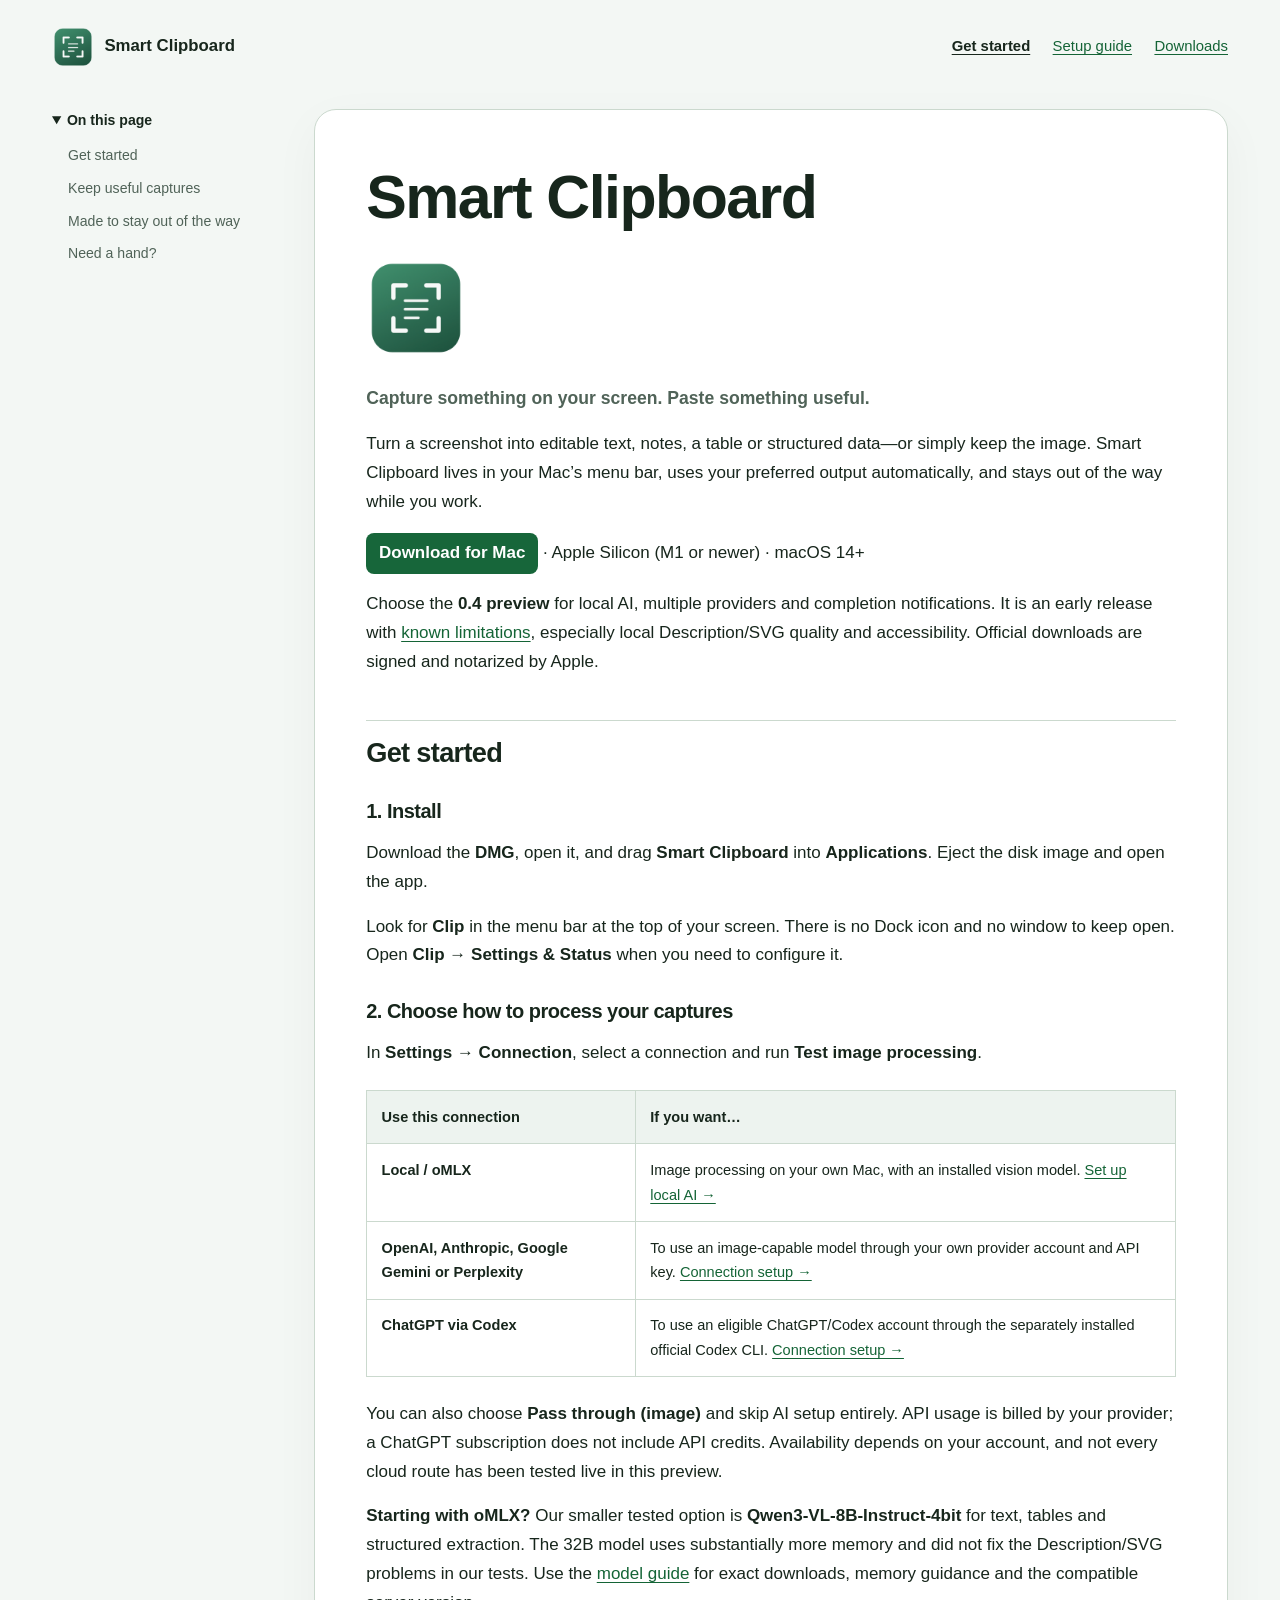
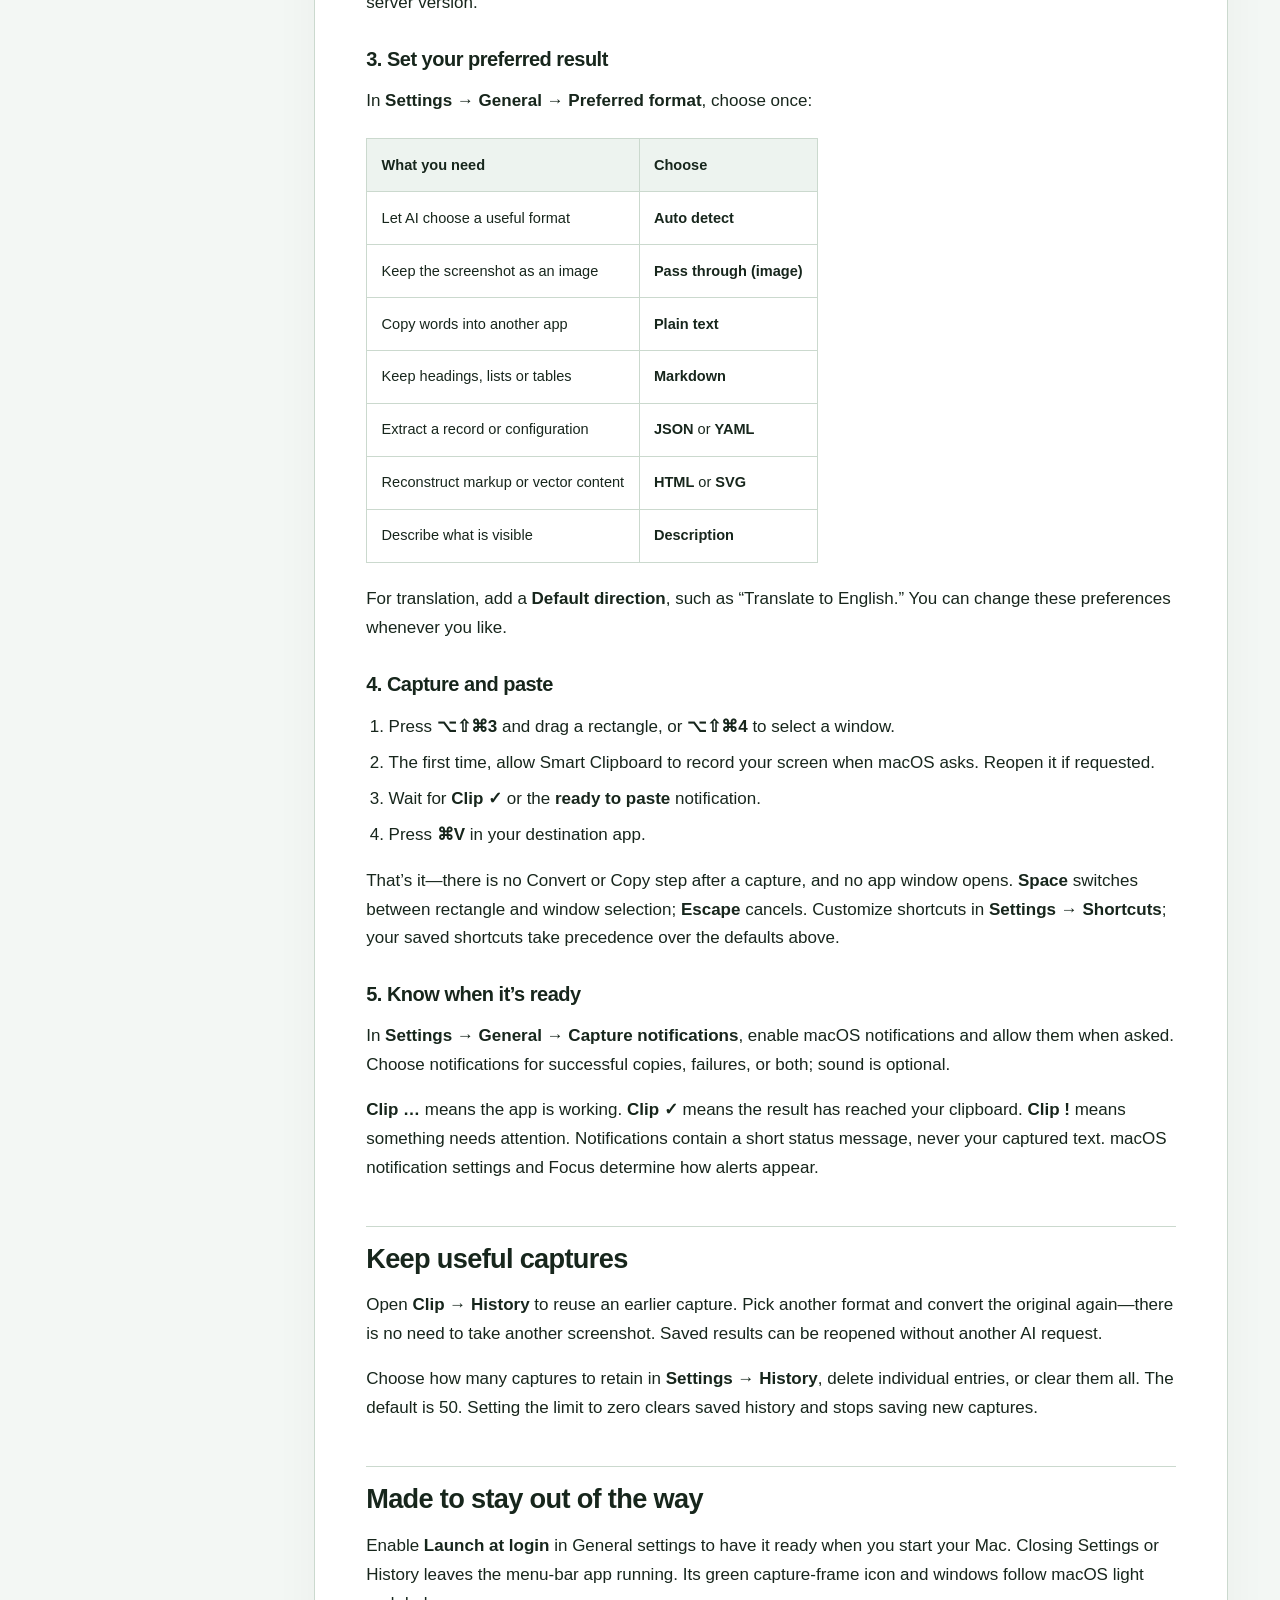
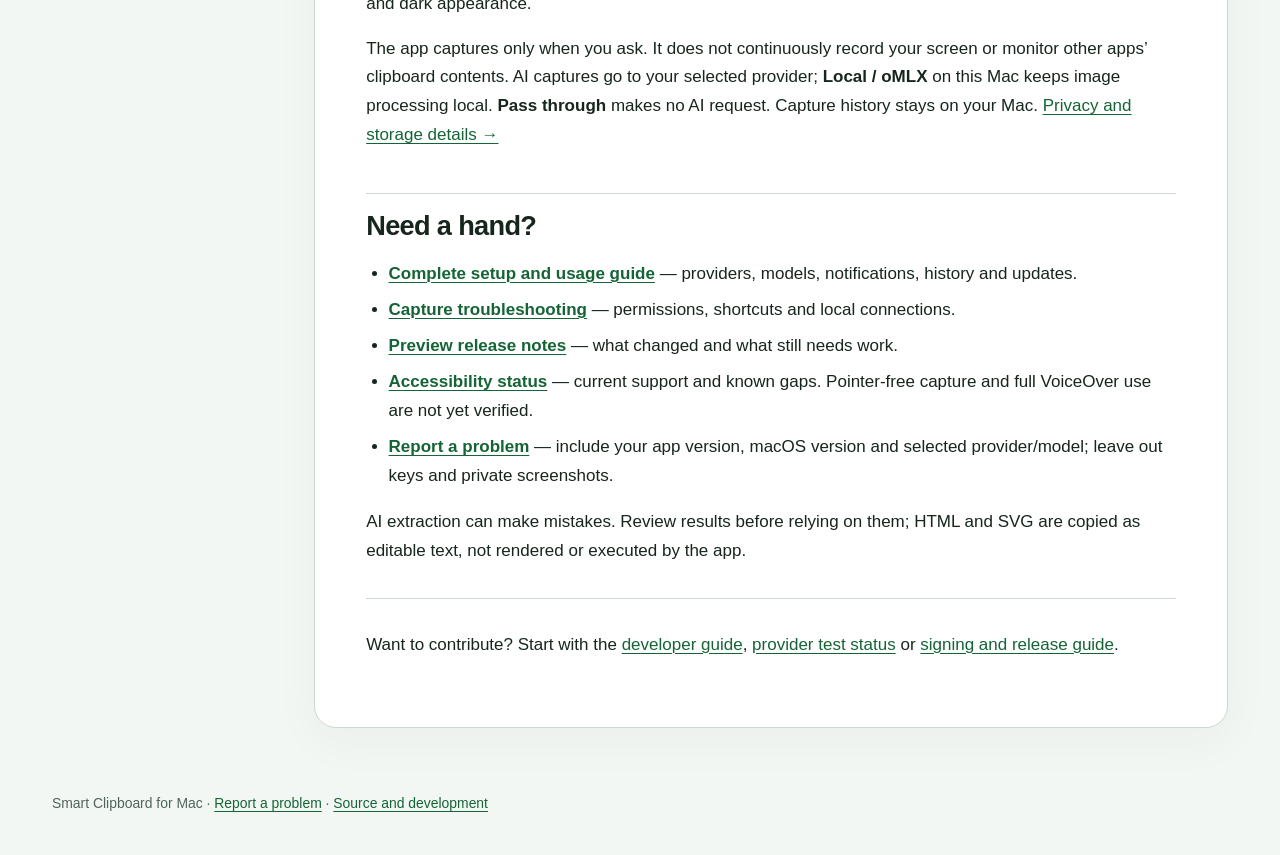
==== index.html @ 9cfa7714 "Publish Smart Clipboard onboarding and setup guide" ====
<!doctype html>
<html lang="en"><head><meta charset="utf-8"><meta name="viewport" content="width=device-width,initial-scale=1">
<meta name="color-scheme" content="light dark">
<meta http-equiv="Content-Security-Policy" content="default-src 'none'; style-src 'self'; img-src 'self'; media-src 'self'; base-uri 'none'; form-action 'none'">
<meta name="description" content="Set up Smart Clipboard on your Mac, choose local or cloud image processing, and capture directly to your clipboard.">
<title>Smart Clipboard — Capture, convert, paste</title><link rel="icon" type="image/png" href="assets/app-icon.png"><link rel="stylesheet" href="assets/style.css"></head>
<body class="home"><a class="skip" href="#main">Skip to content</a>
<header class="site-header"><a class="brand" href="index.html"><img src="assets/app-icon.png" alt="" width="42" height="42">Smart Clipboard</a>
<nav aria-label="Main"><a href="index.html" aria-current="page">Get started</a><a href="guide.html">Setup guide</a><a href="https://github.com/colombod/smart-clipboard/releases">Downloads</a></nav></header>
<div class="layout"><nav class="toc" aria-label="On this page"><details open><summary>On this page</summary><ul><li><a href="#get-started">Get started</a></li><li><a href="#keep-useful-captures">Keep useful captures</a></li><li><a href="#made-to-stay-out-of-the-way">Made to stay out of the way</a></li><li><a href="#need-a-hand">Need a hand?</a></li></ul></details></nav>
<main id="main" tabindex="-1"><h1 id="smart-clipboard">Smart Clipboard</h1>
<img src="assets/app-icon.png" alt="Smart Clipboard capture-frame icon" width="100">

<p><strong>Capture something on your screen. Paste something useful.</strong></p>
<p>Turn a screenshot into editable text, notes, a table or structured data—or simply keep the image. Smart Clipboard lives in your Mac’s menu bar, uses your preferred output automatically, and stays out of the way while you work.</p>
<p><strong><a href="https://github.com/colombod/smart-clipboard/releases" class="download">Download for Mac</a></strong> · Apple Silicon (M1 or newer) · macOS 14+</p>
<p>Choose the <strong>0.4 preview</strong> for local AI, multiple providers and completion notifications. It is an early release with <a href="https://github.com/colombod/smart-clipboard/blob/v0.4.0-preview.11/docs/releases/v0.4.0-preview.md">known limitations</a>, especially local Description/SVG quality and accessibility. Official downloads are signed and notarized by Apple.</p>
<h2 id="get-started">Get started</h2>
<h3 id="1-install">1. Install</h3>
<p>Download the <strong>DMG</strong>, open it, and drag <strong>Smart Clipboard</strong> into <strong>Applications</strong>. Eject the disk image and open the app.</p>
<p>Look for <strong>Clip</strong> in the menu bar at the top of your screen. There is no Dock icon and no window to keep open. Open <strong>Clip → Settings &amp; Status</strong> when you need to configure it.</p>
<h3 id="2-choose-how-to-process-your-captures">2. Choose how to process your captures</h3>
<p>In <strong>Settings → Connection</strong>, select a connection and run <strong>Test image processing</strong>.</p>
<table>
<thead>
<tr>
<th>Use this connection</th>
<th>If you want…</th>
</tr>
</thead>
<tbody>
<tr>
<td><strong>Local / oMLX</strong></td>
<td>Image processing on your own Mac, with an installed vision model. <a href="guide.html#set-up-local-image-processing-with-omlx">Set up local AI →</a></td>
</tr>
<tr>
<td><strong>OpenAI, Anthropic, Google Gemini or Perplexity</strong></td>
<td>To use an image-capable model through your own provider account and API key. <a href="guide.html#choose-another-connection">Connection setup →</a></td>
</tr>
<tr>
<td><strong>ChatGPT via Codex</strong></td>
<td>To use an eligible ChatGPT/Codex account through the separately installed official Codex CLI. <a href="guide.html#choose-another-connection">Connection setup →</a></td>
</tr>
</tbody>
</table>
<p>You can also choose <strong>Pass through (image)</strong> and skip AI setup entirely. API usage is billed by your provider; a ChatGPT subscription does not include API credits. Availability depends on your account, and not every cloud route has been tested live in this preview.</p>
<p><strong>Starting with oMLX?</strong> Our smaller tested option is <strong>Qwen3-VL-8B-Instruct-4bit</strong> for text, tables and structured extraction. The 32B model uses substantially more memory and did not fix the Description/SVG problems in our tests. Use the <a href="guide.html#choose-a-local-model">model guide</a> for exact downloads, memory guidance and the compatible server version.</p>
<h3 id="3-set-your-preferred-result">3. Set your preferred result</h3>
<p>In <strong>Settings → General → Preferred format</strong>, choose once:</p>
<table>
<thead>
<tr>
<th>What you need</th>
<th>Choose</th>
</tr>
</thead>
<tbody>
<tr>
<td>Let AI choose a useful format</td>
<td><strong>Auto detect</strong></td>
</tr>
<tr>
<td>Keep the screenshot as an image</td>
<td><strong>Pass through (image)</strong></td>
</tr>
<tr>
<td>Copy words into another app</td>
<td><strong>Plain text</strong></td>
</tr>
<tr>
<td>Keep headings, lists or tables</td>
<td><strong>Markdown</strong></td>
</tr>
<tr>
<td>Extract a record or configuration</td>
<td><strong>JSON</strong> or <strong>YAML</strong></td>
</tr>
<tr>
<td>Reconstruct markup or vector content</td>
<td><strong>HTML</strong> or <strong>SVG</strong></td>
</tr>
<tr>
<td>Describe what is visible</td>
<td><strong>Description</strong></td>
</tr>
</tbody>
</table>
<p>For translation, add a <strong>Default direction</strong>, such as “Translate to English.” You can change these preferences whenever you like.</p>
<h3 id="4-capture-and-paste">4. Capture and paste</h3>
<ol type="1">
<li>Press <strong>⌥⇧⌘3</strong> and drag a rectangle, or <strong>⌥⇧⌘4</strong> to select a window.</li>
<li>The first time, allow Smart Clipboard to record your screen when macOS asks. Reopen it if requested.</li>
<li>Wait for <strong>Clip ✓</strong> or the <strong>ready to paste</strong> notification.</li>
<li>Press <strong>⌘V</strong> in your destination app.</li>
</ol>
<p>That’s it—there is no Convert or Copy step after a capture, and no app window opens. <strong>Space</strong> switches between rectangle and window selection; <strong>Escape</strong> cancels. Customize shortcuts in <strong>Settings → Shortcuts</strong>; your saved shortcuts take precedence over the defaults above.</p>
<h3 id="5-know-when-its-ready">5. Know when it’s ready</h3>
<p>In <strong>Settings → General → Capture notifications</strong>, enable macOS notifications and allow them when asked. Choose notifications for successful copies, failures, or both; sound is optional.</p>
<p><strong>Clip …</strong> means the app is working. <strong>Clip ✓</strong> means the result has reached your clipboard. <strong>Clip !</strong> means something needs attention. Notifications contain a short status message, never your captured text. macOS notification settings and Focus determine how alerts appear.</p>
<h2 id="keep-useful-captures">Keep useful captures</h2>
<p>Open <strong>Clip → History</strong> to reuse an earlier capture. Pick another format and convert the original again—there is no need to take another screenshot. Saved results can be reopened without another AI request.</p>
<p>Choose how many captures to retain in <strong>Settings → History</strong>, delete individual entries, or clear them all. The default is 50. Setting the limit to zero clears saved history and stops saving new captures.</p>
<h2 id="made-to-stay-out-of-the-way">Made to stay out of the way</h2>
<p>Enable <strong>Launch at login</strong> in General settings to have it ready when you start your Mac. Closing Settings or History leaves the menu-bar app running. Its green capture-frame icon and windows follow macOS light and dark appearance.</p>
<p>The app captures only when you ask. It does not continuously record your screen or monitor other apps’ clipboard contents. AI captures go to your selected provider; <strong>Local / oMLX</strong> on this Mac keeps image processing local. <strong>Pass through</strong> makes no AI request. Capture history stays on your Mac. <a href="guide.html#privacy-and-storage">Privacy and storage details →</a></p>
<h2 id="need-a-hand">Need a hand?</h2>
<ul>
<li><strong><a href="guide.html">Complete setup and usage guide</a></strong> — providers, models, notifications, history and updates.</li>
<li><strong><a href="guide.html#if-capture-does-not-work">Capture troubleshooting</a></strong> — permissions, shortcuts and local connections.</li>
<li><strong><a href="https://github.com/colombod/smart-clipboard/blob/v0.4.0-preview.11/docs/releases/v0.4.0-preview.md">Preview release notes</a></strong> — what changed and what still needs work.</li>
<li><strong><a href="https://github.com/colombod/smart-clipboard/blob/v0.4.0-preview.11/docs/ACCESSIBILITY.md">Accessibility status</a></strong> — current support and known gaps. Pointer-free capture and full VoiceOver use are not yet verified.</li>
<li><strong><a href="https://github.com/colombod/smart-clipboard/issues/new">Report a problem</a></strong> — include your app version, macOS version and selected provider/model; leave out keys and private screenshots.</li>
</ul>
<p>AI extraction can make mistakes. Review results before relying on them; HTML and SVG are copied as editable text, not rendered or executed by the app.</p>
<hr>
<p>Want to contribute? Start with the <a href="https://github.com/colombod/smart-clipboard/blob/v0.4.0-preview.11/docs/DEVELOPING.md">developer guide</a>, <a href="https://github.com/colombod/smart-clipboard/blob/v0.4.0-preview.11/docs/PROVIDERS.md">provider test status</a> or <a href="https://github.com/colombod/smart-clipboard/blob/v0.4.0-preview.11/docs/SIGNING.md">signing and release guide</a>.</p>
</main></div>
<footer class="site-footer">Smart Clipboard for Mac · <a href="https://github.com/colombod/smart-clipboard/issues/new">Report a problem</a> · <a href="https://github.com/colombod/smart-clipboard">Source and development</a></footer>
</body></html>
---- assets/style.css ----
:root { color-scheme: light dark; --background:#f3f7f4; --surface:#ffffff; --text:#17261c;
  --muted:#506358; --line:#cbd9ce; --accent:#146436; --button:#17663a; --button-text:#ffffff;
  --code:#edf3ef; --shadow:0 14px 48px #1833230a; }
@media (prefers-color-scheme:dark) { :root { --background:#101a13; --surface:#18251c;
  --text:#e8f3eb; --muted:#b6c9bc; --line:#395443; --accent:#8cdfaa; --button:#8cdfaa;
  --button-text:#102218; --code:#21352a; --shadow:none; } }
* { box-sizing:border-box; }
html { scroll-padding-top:2rem; }
body { margin:0; color:var(--text); background:var(--background);
  font-family:-apple-system,BlinkMacSystemFont,"Segoe UI",sans-serif; line-height:1.7; font-size:17px; }
a { color:var(--accent); text-underline-offset:.2em; text-decoration-thickness:.08em; }
a:hover { text-decoration-thickness:.15em; }
a:focus-visible,summary:focus-visible { outline:3px solid var(--accent); outline-offset:5px; border-radius:3px; }
.skip { position:absolute; left:1rem; top:-10rem; padding:.7rem 1rem; z-index:2; background:var(--surface); }
.skip:focus { top:1rem; }
.site-header { max-width:1240px; margin:auto; padding:1.6rem 2rem; display:flex;
  align-items:center; gap:1.4rem; flex-wrap:wrap; }
.brand { display:flex; align-items:center; gap:.65rem; font-weight:750; font-size:1.05rem;
  color:var(--text); text-decoration:none; margin-right:auto; }
.brand img { width:42px; height:42px; border-radius:11px; }
.site-header nav { display:flex; gap:1.4rem; flex-wrap:wrap; font-size:.93rem; }
[aria-current=page] { font-weight:750; color:var(--text); }
.layout { display:grid; grid-template-columns:230px minmax(0,1fr); gap:2rem;
  max-width:1240px; margin:1rem auto 4rem; padding:0 2rem; align-items:start; }
.toc { position:sticky; top:2rem; font-size:.88rem; max-height:calc(100vh - 4rem); overflow:auto; }
.toc summary { font-weight:700; margin-bottom:.7rem; cursor:pointer; color:var(--text); }
.toc ul { margin:0; padding:0 0 0 1rem; list-style:none; }
.toc li { margin:.55rem 0; }
.toc a { color:var(--muted); text-decoration:none; }
.toc a:hover { color:var(--accent); text-decoration:underline; }
main { min-width:0; background:var(--surface); border:1px solid var(--line); border-radius:22px;
  box-shadow:var(--shadow); padding:clamp(1.5rem,4vw,3.5rem); }
h1,h2,h3 { line-height:1.2; letter-spacing:-.025em; scroll-margin-top:2rem; }
h1 { font-size:clamp(2.3rem,5vw,3.8rem); margin:0 0 1.5rem; }
h2 { font-size:1.7rem; margin:2.7rem 0 1rem; padding-top:1rem; border-top:1px solid var(--line); }
h3 { font-size:1.25rem; margin:1.8rem 0 .8rem; }
p { margin:1rem 0; }
main > p:first-of-type { color:var(--muted); font-size:1.1rem; }
main img { max-width:100%; height:auto; }
.home main img[src="assets/app-icon.png"] { width:100px; border-radius:24px; }
.home main img[src="demo-poster.png"] { width:100%; border:1px solid var(--line); border-radius:12px; }
.download { display:inline-block; padding:.4rem .8rem; background:var(--button);
  color:var(--button-text); text-decoration:none; border-radius:8px; font-weight:700; }
.download:hover { text-decoration:underline; }
ul,ol { padding-left:1.4rem; }
li { margin:.45rem 0; }
table { display:block; overflow-x:auto; width:100%; border-collapse:collapse; margin:1.4rem 0;
  font-size:.91rem; }
th,td { text-align:left; vertical-align:top; padding:.85rem .9rem; border:1px solid var(--line); }
th { background:var(--code); font-weight:700; }
code { background:var(--code); border-radius:4px; padding:.1em .3em; font-size:.86em;
  overflow-wrap:anywhere; font-family:ui-monospace,SFMono-Regular,Menlo,monospace; }
pre { background:var(--code); padding:1rem; border-radius:9px; overflow:auto; }
pre code { padding:0; overflow-wrap:normal; }
blockquote { border-left:4px solid var(--accent); padding:.2rem 1rem; margin:1.5rem 0; color:var(--muted); }
hr { border:0; border-top:1px solid var(--line); margin:2rem 0; }
.site-footer { max-width:1240px; margin:auto; padding:0 2rem 2.5rem; color:var(--muted); font-size:.87rem; }
@media (max-width:920px) { .layout { grid-template-columns:1fr; gap:1.2rem; }
  .toc { position:static; max-height:none; } .toc ul { columns:2; column-gap:1.4rem; }
  .toc li { break-inside:avoid; } }
@media (max-width:560px) { body { font-size:16px; } .site-header { padding:1rem; gap:.9rem; }
  .site-header nav { gap:1rem; } .layout { padding:0 .8rem; margin-top:.5rem; }
  main { border-radius:15px; padding:1.35rem; } .toc { padding:.4rem .6rem; }
  .toc ul { columns:1; } th,td { padding:.65rem; } .site-footer { padding:0 1.2rem 2rem; } }
@media print { body,main { background:white; color:black; } .site-header,.toc,.site-footer,.skip { display:none; }
  .layout { display:block; padding:0; margin:0; } main { border:0; padding:0; box-shadow:none; } }
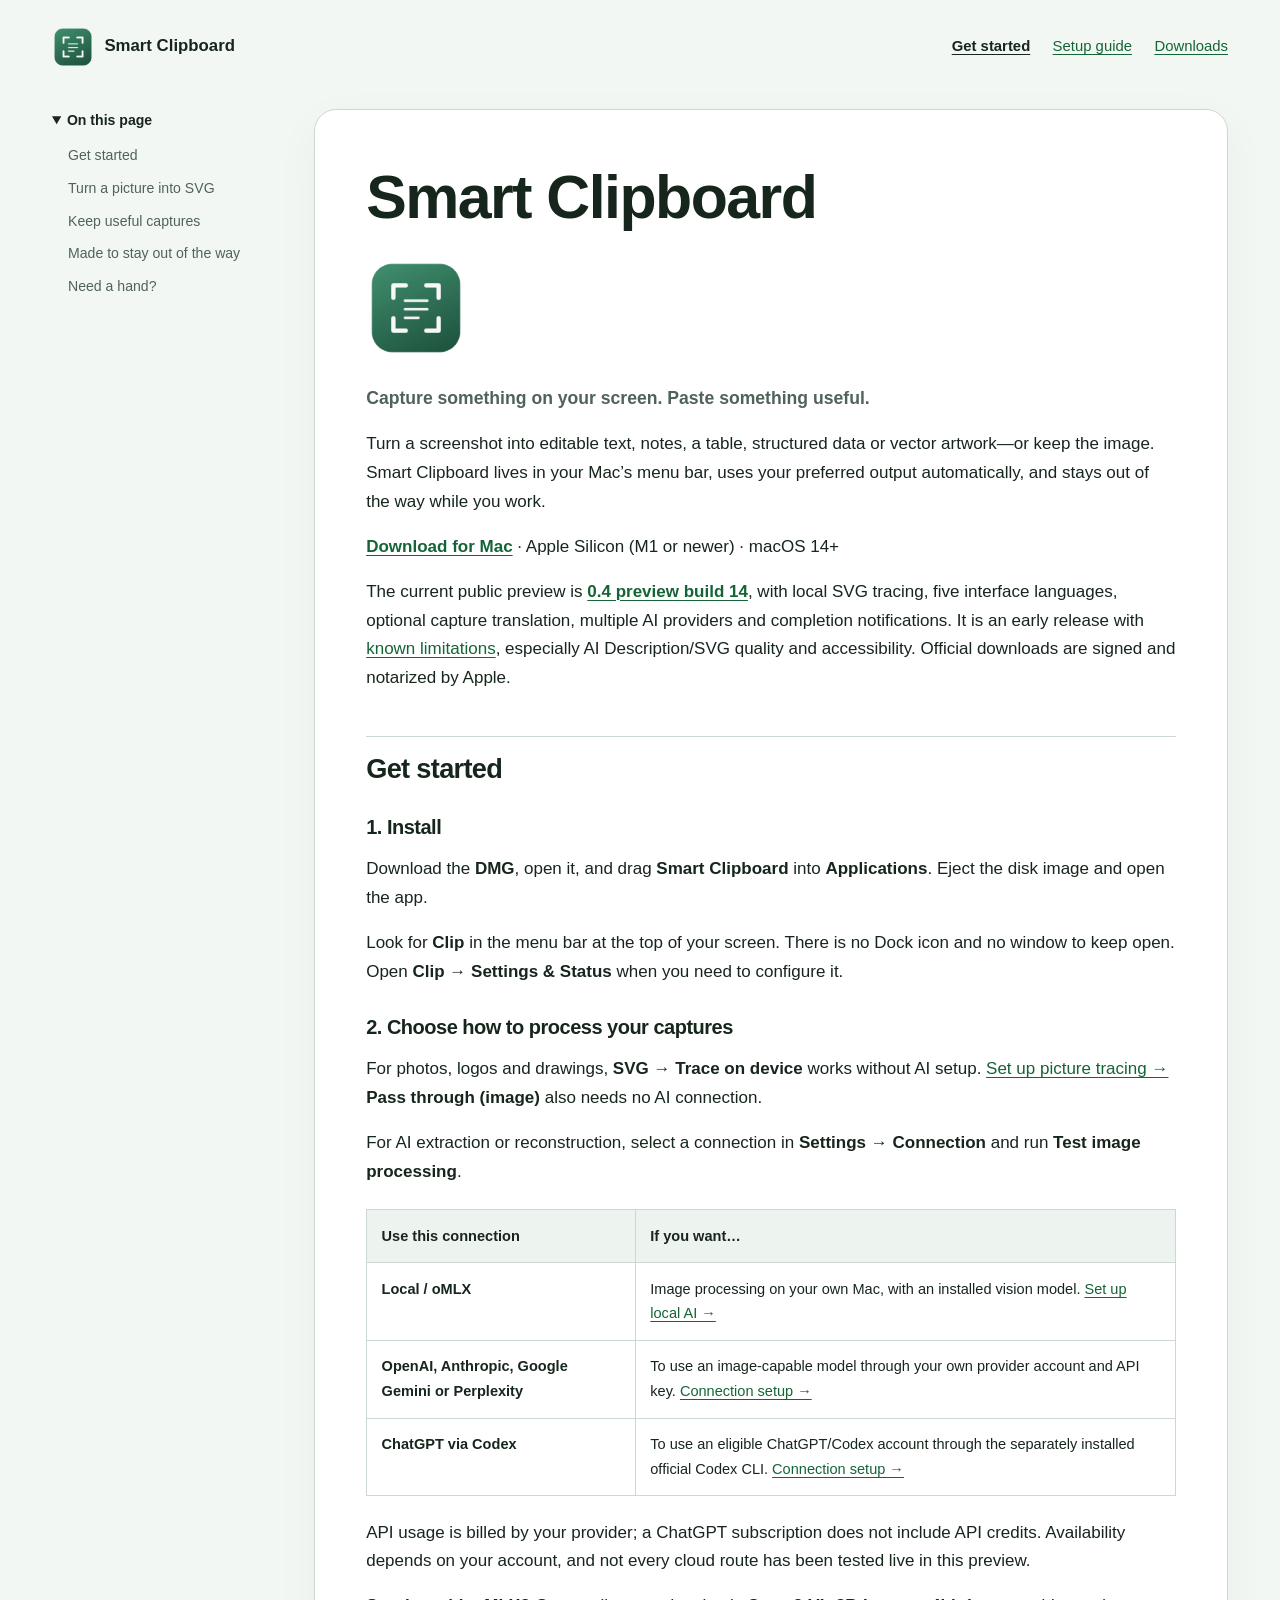
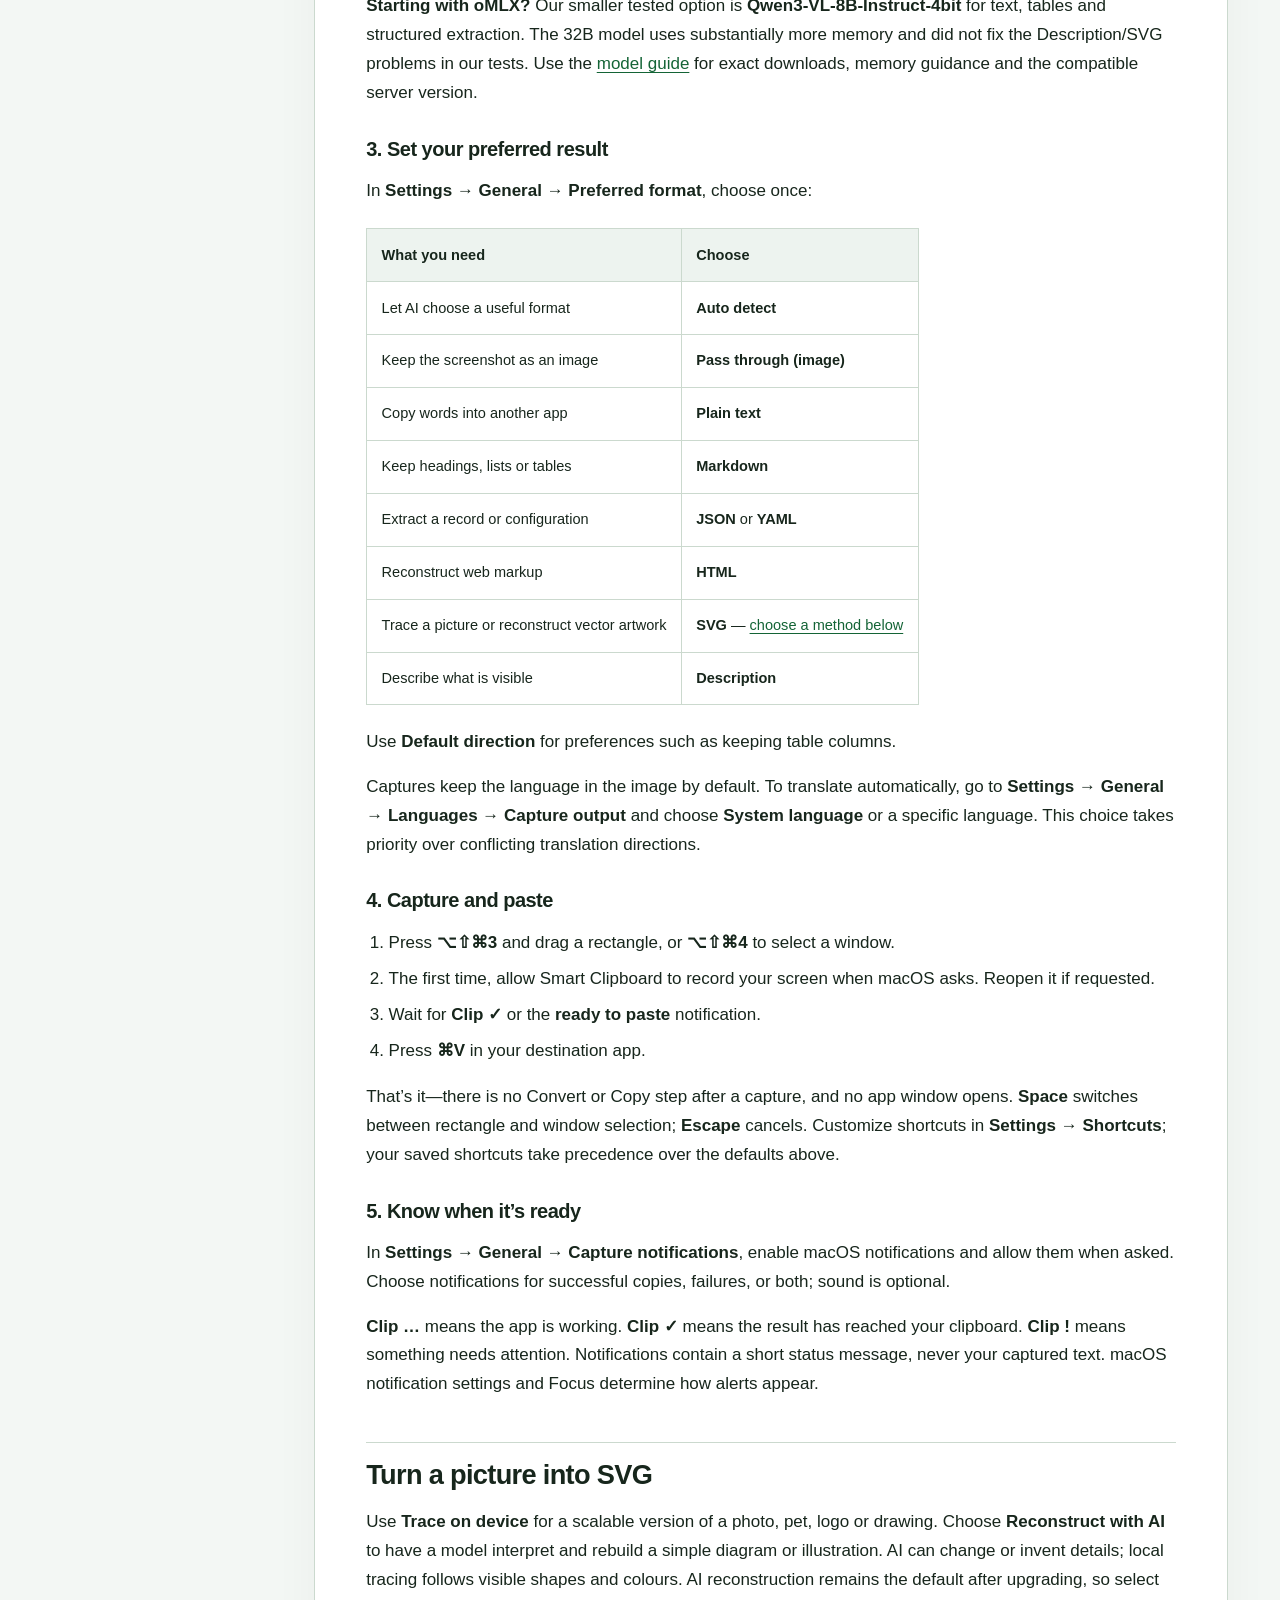
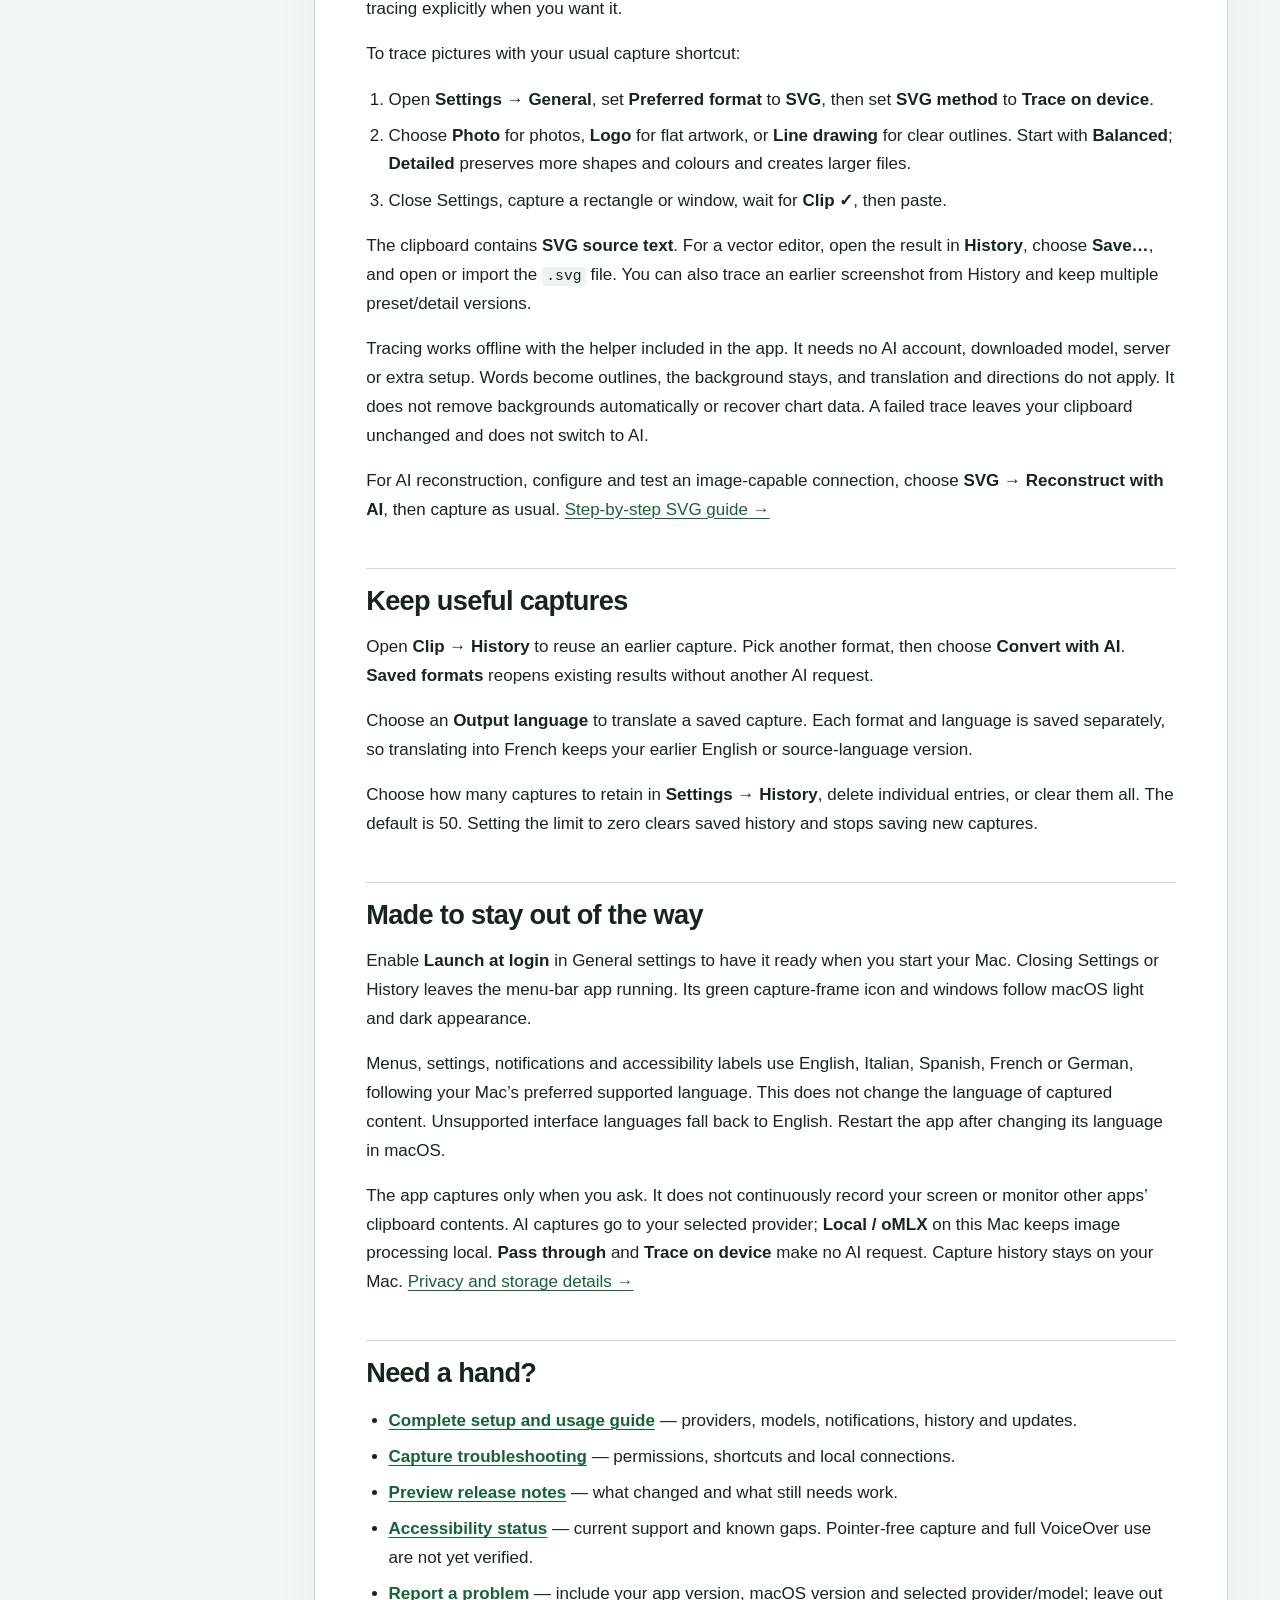
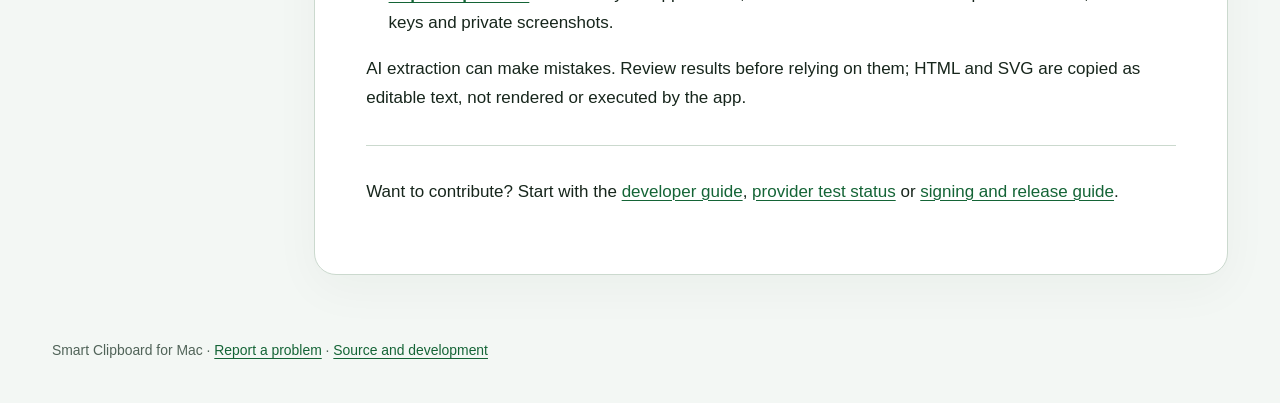
==== commit c3b26b63: "Publish build14 product onboarding and tracing guide" ====
--- a/index.html
+++ b/index.html
@@ -7,20 +7,21 @@
 <body class="home"><a class="skip" href="#main">Skip to content</a>
 <header class="site-header"><a class="brand" href="index.html"><img src="assets/app-icon.png" alt="" width="42" height="42">Smart Clipboard</a>
 <nav aria-label="Main"><a href="index.html" aria-current="page">Get started</a><a href="guide.html">Setup guide</a><a href="https://github.com/colombod/smart-clipboard/releases">Downloads</a></nav></header>
-<div class="layout"><nav class="toc" aria-label="On this page"><details open><summary>On this page</summary><ul><li><a href="#get-started">Get started</a></li><li><a href="#keep-useful-captures">Keep useful captures</a></li><li><a href="#made-to-stay-out-of-the-way">Made to stay out of the way</a></li><li><a href="#need-a-hand">Need a hand?</a></li></ul></details></nav>
+<div class="layout"><nav class="toc" aria-label="On this page"><details open><summary>On this page</summary><ul><li><a href="#get-started">Get started</a></li><li><a href="#turn-a-picture-into-svg">Turn a picture into SVG</a></li><li><a href="#keep-useful-captures">Keep useful captures</a></li><li><a href="#made-to-stay-out-of-the-way">Made to stay out of the way</a></li><li><a href="#need-a-hand">Need a hand?</a></li></ul></details></nav>
 <main id="main" tabindex="-1"><h1 id="smart-clipboard">Smart Clipboard</h1>
 <img src="assets/app-icon.png" alt="Smart Clipboard capture-frame icon" width="100">
 
 <p><strong>Capture something on your screen. Paste something useful.</strong></p>
-<p>Turn a screenshot into editable text, notes, a table or structured data—or simply keep the image. Smart Clipboard lives in your Mac’s menu bar, uses your preferred output automatically, and stays out of the way while you work.</p>
-<p><strong><a href="https://github.com/colombod/smart-clipboard/releases" class="download">Download for Mac</a></strong> · Apple Silicon (M1 or newer) · macOS 14+</p>
-<p>Choose the <strong>0.4 preview</strong> for local AI, multiple providers and completion notifications. It is an early release with <a href="https://github.com/colombod/smart-clipboard/blob/v0.4.0-preview.11/docs/releases/v0.4.0-preview.md">known limitations</a>, especially local Description/SVG quality and accessibility. Official downloads are signed and notarized by Apple.</p>
+<p>Turn a screenshot into editable text, notes, a table, structured data or vector artwork—or keep the image. Smart Clipboard lives in your Mac’s menu bar, uses your preferred output automatically, and stays out of the way while you work.</p>
+<p><strong><a href="https://github.com/colombod/smart-clipboard/releases/download/v0.4.0-preview.14/Smart-Clipboard-0.4.0-macOS-arm64.dmg">Download for Mac</a></strong> · Apple Silicon (M1 or newer) · macOS 14+</p>
+<p>The current public preview is <strong><a href="https://github.com/colombod/smart-clipboard/releases/tag/v0.4.0-preview.14">0.4 preview build 14</a></strong>, with local SVG tracing, five interface languages, optional capture translation, multiple AI providers and completion notifications. It is an early release with <a href="https://github.com/colombod/smart-clipboard/blob/9e708979d49a92b2ae455aede0fb8ee3da9342d4/docs/releases/v0.4.0-preview.md">known limitations</a>, especially AI Description/SVG quality and accessibility. Official downloads are signed and notarized by Apple.</p>
 <h2 id="get-started">Get started</h2>
 <h3 id="1-install">1. Install</h3>
 <p>Download the <strong>DMG</strong>, open it, and drag <strong>Smart Clipboard</strong> into <strong>Applications</strong>. Eject the disk image and open the app.</p>
 <p>Look for <strong>Clip</strong> in the menu bar at the top of your screen. There is no Dock icon and no window to keep open. Open <strong>Clip → Settings &amp; Status</strong> when you need to configure it.</p>
 <h3 id="2-choose-how-to-process-your-captures">2. Choose how to process your captures</h3>
-<p>In <strong>Settings → Connection</strong>, select a connection and run <strong>Test image processing</strong>.</p>
+<p>For photos, logos and drawings, <strong>SVG → Trace on device</strong> works without AI setup. <a href="#turn-a-picture-into-svg">Set up picture tracing →</a> <strong>Pass through (image)</strong> also needs no AI connection.</p>
+<p>For AI extraction or reconstruction, select a connection in <strong>Settings → Connection</strong> and run <strong>Test image processing</strong>.</p>
 <table>
 <thead>
 <tr>
@@ -43,7 +44,7 @@
 </tr>
 </tbody>
 </table>
-<p>You can also choose <strong>Pass through (image)</strong> and skip AI setup entirely. API usage is billed by your provider; a ChatGPT subscription does not include API credits. Availability depends on your account, and not every cloud route has been tested live in this preview.</p>
+<p>API usage is billed by your provider; a ChatGPT subscription does not include API credits. Availability depends on your account, and not every cloud route has been tested live in this preview.</p>
 <p><strong>Starting with oMLX?</strong> Our smaller tested option is <strong>Qwen3-VL-8B-Instruct-4bit</strong> for text, tables and structured extraction. The 32B model uses substantially more memory and did not fix the Description/SVG problems in our tests. Use the <a href="guide.html#choose-a-local-model">model guide</a> for exact downloads, memory guidance and the compatible server version.</p>
 <h3 id="3-set-your-preferred-result">3. Set your preferred result</h3>
 <p>In <strong>Settings → General → Preferred format</strong>, choose once:</p>
@@ -76,8 +77,12 @@
 <td><strong>JSON</strong> or <strong>YAML</strong></td>
 </tr>
 <tr>
-<td>Reconstruct markup or vector content</td>
-<td><strong>HTML</strong> or <strong>SVG</strong></td>
+<td>Reconstruct web markup</td>
+<td><strong>HTML</strong></td>
+</tr>
+<tr>
+<td>Trace a picture or reconstruct vector artwork</td>
+<td><strong>SVG</strong> — <a href="#turn-a-picture-into-svg">choose a method below</a></td>
 </tr>
 <tr>
 <td>Describe what is visible</td>
@@ -85,7 +90,8 @@
 </tr>
 </tbody>
 </table>
-<p>For translation, add a <strong>Default direction</strong>, such as “Translate to English.” You can change these preferences whenever you like.</p>
+<p>Use <strong>Default direction</strong> for preferences such as keeping table columns.</p>
+<p>Captures keep the language in the image by default. To translate automatically, go to <strong>Settings → General → Languages → Capture output</strong> and choose <strong>System language</strong> or a specific language. This choice takes priority over conflicting translation directions.</p>
 <h3 id="4-capture-and-paste">4. Capture and paste</h3>
 <ol type="1">
 <li>Press <strong>⌥⇧⌘3</strong> and drag a rectangle, or <strong>⌥⇧⌘4</strong> to select a window.</li>
@@ -97,23 +103,36 @@
 <h3 id="5-know-when-its-ready">5. Know when it’s ready</h3>
 <p>In <strong>Settings → General → Capture notifications</strong>, enable macOS notifications and allow them when asked. Choose notifications for successful copies, failures, or both; sound is optional.</p>
 <p><strong>Clip …</strong> means the app is working. <strong>Clip ✓</strong> means the result has reached your clipboard. <strong>Clip !</strong> means something needs attention. Notifications contain a short status message, never your captured text. macOS notification settings and Focus determine how alerts appear.</p>
+<h2 id="turn-a-picture-into-svg">Turn a picture into SVG</h2>
+<p>Use <strong>Trace on device</strong> for a scalable version of a photo, pet, logo or drawing. Choose <strong>Reconstruct with AI</strong> to have a model interpret and rebuild a simple diagram or illustration. AI can change or invent details; local tracing follows visible shapes and colours. AI reconstruction remains the default after upgrading, so select tracing explicitly when you want it.</p>
+<p>To trace pictures with your usual capture shortcut:</p>
+<ol type="1">
+<li>Open <strong>Settings → General</strong>, set <strong>Preferred format</strong> to <strong>SVG</strong>, then set <strong>SVG method</strong> to <strong>Trace on device</strong>.</li>
+<li>Choose <strong>Photo</strong> for photos, <strong>Logo</strong> for flat artwork, or <strong>Line drawing</strong> for clear outlines. Start with <strong>Balanced</strong>; <strong>Detailed</strong> preserves more shapes and colours and creates larger files.</li>
+<li>Close Settings, capture a rectangle or window, wait for <strong>Clip ✓</strong>, then paste.</li>
+</ol>
+<p>The clipboard contains <strong>SVG source text</strong>. For a vector editor, open the result in <strong>History</strong>, choose <strong>Save…</strong>, and open or import the <code>.svg</code> file. You can also trace an earlier screenshot from History and keep multiple preset/detail versions.</p>
+<p>Tracing works offline with the helper included in the app. It needs no AI account, downloaded model, server or extra setup. Words become outlines, the background stays, and translation and directions do not apply. It does not remove backgrounds automatically or recover chart data. A failed trace leaves your clipboard unchanged and does not switch to AI.</p>
+<p>For AI reconstruction, configure and test an image-capable connection, choose <strong>SVG → Reconstruct with AI</strong>, then capture as usual. <a href="guide.html#trace-a-picture-to-svg">Step-by-step SVG guide →</a></p>
 <h2 id="keep-useful-captures">Keep useful captures</h2>
-<p>Open <strong>Clip → History</strong> to reuse an earlier capture. Pick another format and convert the original again—there is no need to take another screenshot. Saved results can be reopened without another AI request.</p>
+<p>Open <strong>Clip → History</strong> to reuse an earlier capture. Pick another format, then choose <strong>Convert with AI</strong>. <strong>Saved formats</strong> reopens existing results without another AI request.</p>
+<p>Choose an <strong>Output language</strong> to translate a saved capture. Each format and language is saved separately, so translating into French keeps your earlier English or source-language version.</p>
 <p>Choose how many captures to retain in <strong>Settings → History</strong>, delete individual entries, or clear them all. The default is 50. Setting the limit to zero clears saved history and stops saving new captures.</p>
 <h2 id="made-to-stay-out-of-the-way">Made to stay out of the way</h2>
 <p>Enable <strong>Launch at login</strong> in General settings to have it ready when you start your Mac. Closing Settings or History leaves the menu-bar app running. Its green capture-frame icon and windows follow macOS light and dark appearance.</p>
-<p>The app captures only when you ask. It does not continuously record your screen or monitor other apps’ clipboard contents. AI captures go to your selected provider; <strong>Local / oMLX</strong> on this Mac keeps image processing local. <strong>Pass through</strong> makes no AI request. Capture history stays on your Mac. <a href="guide.html#privacy-and-storage">Privacy and storage details →</a></p>
+<p>Menus, settings, notifications and accessibility labels use English, Italian, Spanish, French or German, following your Mac’s preferred supported language. This does not change the language of captured content. Unsupported interface languages fall back to English. Restart the app after changing its language in macOS.</p>
+<p>The app captures only when you ask. It does not continuously record your screen or monitor other apps’ clipboard contents. AI captures go to your selected provider; <strong>Local / oMLX</strong> on this Mac keeps image processing local. <strong>Pass through</strong> and <strong>Trace on device</strong> make no AI request. Capture history stays on your Mac. <a href="guide.html#privacy-and-storage">Privacy and storage details →</a></p>
 <h2 id="need-a-hand">Need a hand?</h2>
 <ul>
 <li><strong><a href="guide.html">Complete setup and usage guide</a></strong> — providers, models, notifications, history and updates.</li>
 <li><strong><a href="guide.html#if-capture-does-not-work">Capture troubleshooting</a></strong> — permissions, shortcuts and local connections.</li>
-<li><strong><a href="https://github.com/colombod/smart-clipboard/blob/v0.4.0-preview.11/docs/releases/v0.4.0-preview.md">Preview release notes</a></strong> — what changed and what still needs work.</li>
-<li><strong><a href="https://github.com/colombod/smart-clipboard/blob/v0.4.0-preview.11/docs/ACCESSIBILITY.md">Accessibility status</a></strong> — current support and known gaps. Pointer-free capture and full VoiceOver use are not yet verified.</li>
+<li><strong><a href="https://github.com/colombod/smart-clipboard/blob/9e708979d49a92b2ae455aede0fb8ee3da9342d4/docs/releases/v0.4.0-preview.md">Preview release notes</a></strong> — what changed and what still needs work.</li>
+<li><strong><a href="https://github.com/colombod/smart-clipboard/blob/9e708979d49a92b2ae455aede0fb8ee3da9342d4/docs/ACCESSIBILITY.md">Accessibility status</a></strong> — current support and known gaps. Pointer-free capture and full VoiceOver use are not yet verified.</li>
 <li><strong><a href="https://github.com/colombod/smart-clipboard/issues/new">Report a problem</a></strong> — include your app version, macOS version and selected provider/model; leave out keys and private screenshots.</li>
 </ul>
 <p>AI extraction can make mistakes. Review results before relying on them; HTML and SVG are copied as editable text, not rendered or executed by the app.</p>
 <hr>
-<p>Want to contribute? Start with the <a href="https://github.com/colombod/smart-clipboard/blob/v0.4.0-preview.11/docs/DEVELOPING.md">developer guide</a>, <a href="https://github.com/colombod/smart-clipboard/blob/v0.4.0-preview.11/docs/PROVIDERS.md">provider test status</a> or <a href="https://github.com/colombod/smart-clipboard/blob/v0.4.0-preview.11/docs/SIGNING.md">signing and release guide</a>.</p>
+<p>Want to contribute? Start with the <a href="https://github.com/colombod/smart-clipboard/blob/9e708979d49a92b2ae455aede0fb8ee3da9342d4/docs/DEVELOPING.md">developer guide</a>, <a href="https://github.com/colombod/smart-clipboard/blob/9e708979d49a92b2ae455aede0fb8ee3da9342d4/docs/PROVIDERS.md">provider test status</a> or <a href="https://github.com/colombod/smart-clipboard/blob/9e708979d49a92b2ae455aede0fb8ee3da9342d4/docs/SIGNING.md">signing and release guide</a>.</p>
 </main></div>
 <footer class="site-footer">Smart Clipboard for Mac · <a href="https://github.com/colombod/smart-clipboard/issues/new">Report a problem</a> · <a href="https://github.com/colombod/smart-clipboard">Source and development</a></footer>
 </body></html>
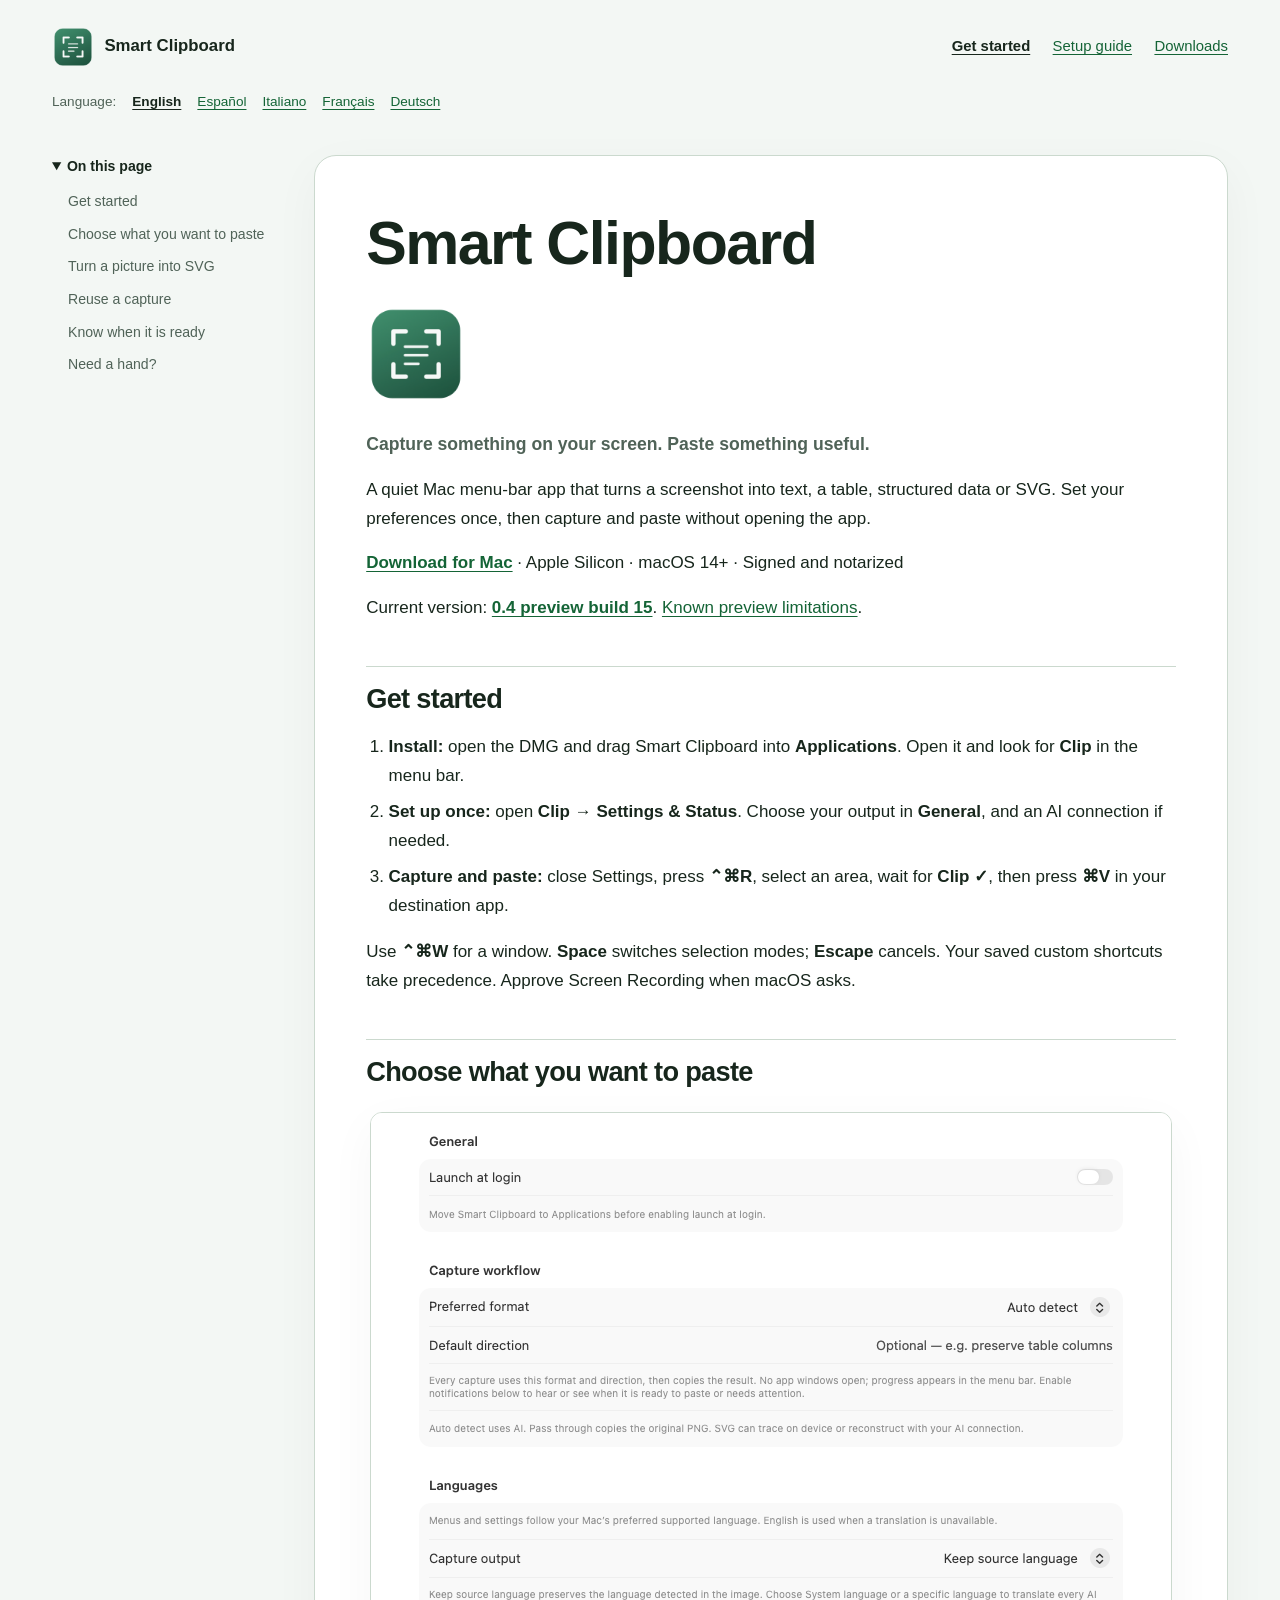
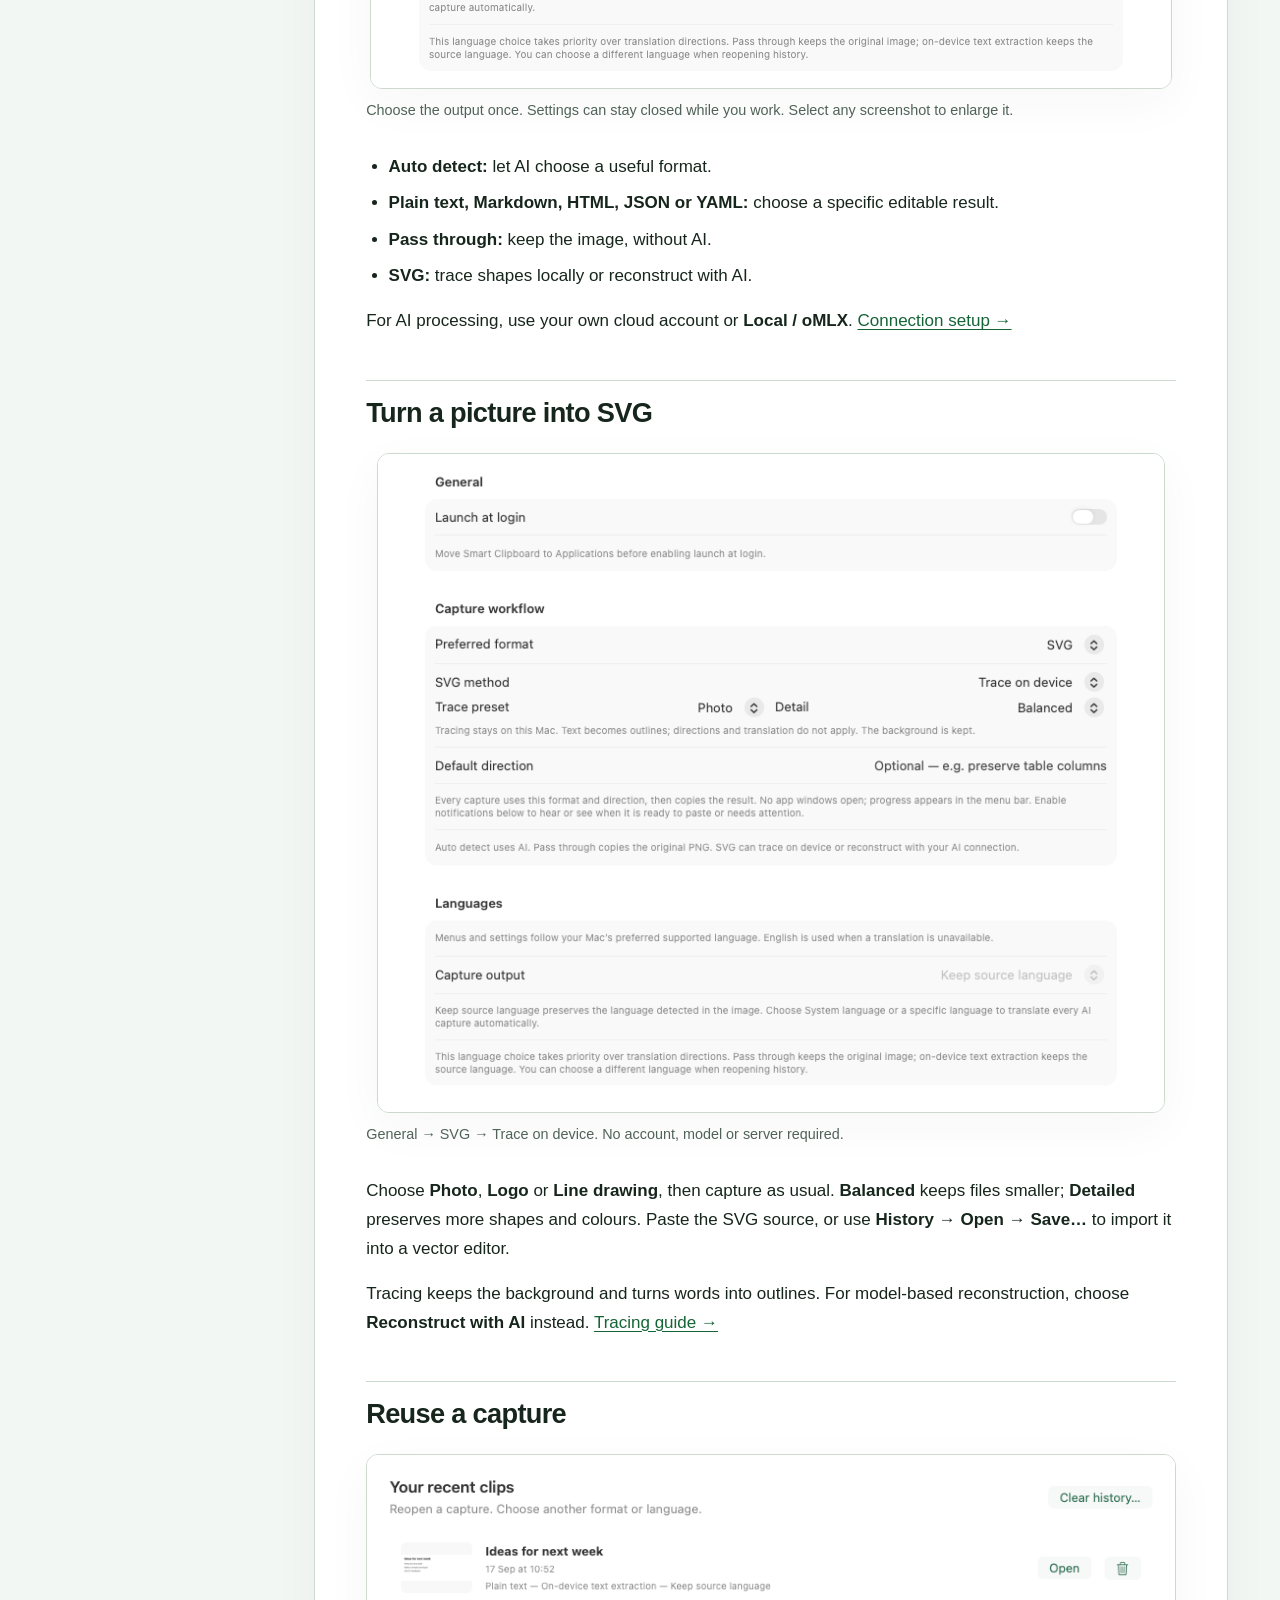
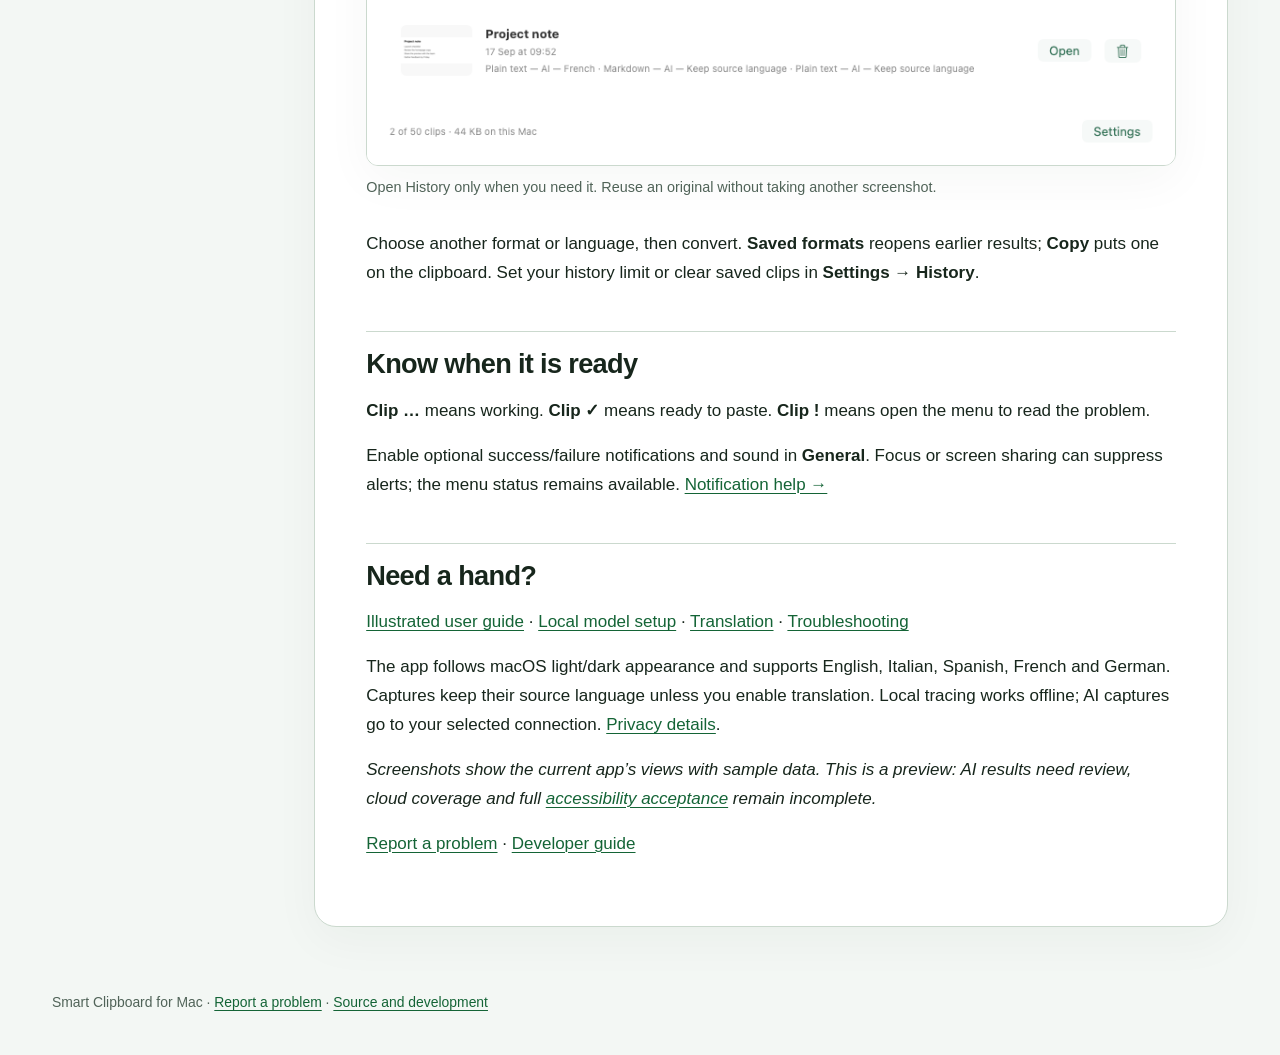
==== commit 3effcae5: "Publish build15 illustrated help in five languages" ====
--- a/index.html
+++ b/index.html
@@ -6,133 +6,55 @@
 <title>Smart Clipboard — Capture, convert, paste</title><link rel="icon" type="image/png" href="assets/app-icon.png"><link rel="stylesheet" href="assets/style.css"></head>
 <body class="home"><a class="skip" href="#main">Skip to content</a>
 <header class="site-header"><a class="brand" href="index.html"><img src="assets/app-icon.png" alt="" width="42" height="42">Smart Clipboard</a>
-<nav aria-label="Main"><a href="index.html" aria-current="page">Get started</a><a href="guide.html">Setup guide</a><a href="https://github.com/colombod/smart-clipboard/releases">Downloads</a></nav></header>
-<div class="layout"><nav class="toc" aria-label="On this page"><details open><summary>On this page</summary><ul><li><a href="#get-started">Get started</a></li><li><a href="#turn-a-picture-into-svg">Turn a picture into SVG</a></li><li><a href="#keep-useful-captures">Keep useful captures</a></li><li><a href="#made-to-stay-out-of-the-way">Made to stay out of the way</a></li><li><a href="#need-a-hand">Need a hand?</a></li></ul></details></nav>
+<nav aria-label="Main navigation"><a href="index.html" aria-current="page">Get started</a><a href="guide.html">Setup guide</a><a href="https://github.com/colombod/smart-clipboard/releases">Downloads</a></nav><nav class="language-nav" aria-label="Language"><span>Language:</span><a href="index.html" lang="en" hreflang="en" aria-current="page">English</a><a href="es/index.html" lang="es" hreflang="es">Español</a><a href="it/index.html" lang="it" hreflang="it">Italiano</a><a href="fr/index.html" lang="fr" hreflang="fr">Français</a><a href="de/index.html" lang="de" hreflang="de">Deutsch</a></nav></header>
+<div class="layout"><nav class="toc" aria-label="On this page"><details open><summary>On this page</summary><ul><li><a href="#get-started">Get started</a></li><li><a href="#choose-what-you-want-to-paste">Choose what you want to paste</a></li><li><a href="#turn-a-picture-into-svg">Turn a picture into SVG</a></li><li><a href="#reuse-a-capture">Reuse a capture</a></li><li><a href="#know-when-it-is-ready">Know when it is ready</a></li><li><a href="#need-a-hand">Need a hand?</a></li></ul></details></nav>
 <main id="main" tabindex="-1"><h1 id="smart-clipboard">Smart Clipboard</h1>
 <img src="assets/app-icon.png" alt="Smart Clipboard capture-frame icon" width="100">
 
 <p><strong>Capture something on your screen. Paste something useful.</strong></p>
-<p>Turn a screenshot into editable text, notes, a table, structured data or vector artwork—or keep the image. Smart Clipboard lives in your Mac’s menu bar, uses your preferred output automatically, and stays out of the way while you work.</p>
-<p><strong><a href="https://github.com/colombod/smart-clipboard/releases/download/v0.4.0-preview.14/Smart-Clipboard-0.4.0-macOS-arm64.dmg">Download for Mac</a></strong> · Apple Silicon (M1 or newer) · macOS 14+</p>
-<p>The current public preview is <strong><a href="https://github.com/colombod/smart-clipboard/releases/tag/v0.4.0-preview.14">0.4 preview build 14</a></strong>, with local SVG tracing, five interface languages, optional capture translation, multiple AI providers and completion notifications. It is an early release with <a href="https://github.com/colombod/smart-clipboard/blob/9e708979d49a92b2ae455aede0fb8ee3da9342d4/docs/releases/v0.4.0-preview.md">known limitations</a>, especially AI Description/SVG quality and accessibility. Official downloads are signed and notarized by Apple.</p>
+<p>A quiet Mac menu-bar app that turns a screenshot into text, a table, structured data or SVG. Set your preferences once, then capture and paste without opening the app.</p>
+<p><strong><a href="https://github.com/colombod/smart-clipboard/releases/download/v0.4.0-preview.15/Smart-Clipboard-0.4.0-macOS-arm64.dmg">Download for Mac</a></strong> · Apple Silicon · macOS 14+ · Signed and notarized</p>
+<p>Current version: <strong><a href="https://github.com/colombod/smart-clipboard/releases/tag/v0.4.0-preview.15">0.4 preview build 15</a></strong>. <a href="https://github.com/colombod/smart-clipboard/blob/e2676a812aec6921b12868dad737c83bf9a4a0d7/docs/releases/v0.4.0-preview.md">Known preview limitations</a>.</p>
 <h2 id="get-started">Get started</h2>
-<h3 id="1-install">1. Install</h3>
-<p>Download the <strong>DMG</strong>, open it, and drag <strong>Smart Clipboard</strong> into <strong>Applications</strong>. Eject the disk image and open the app.</p>
-<p>Look for <strong>Clip</strong> in the menu bar at the top of your screen. There is no Dock icon and no window to keep open. Open <strong>Clip → Settings &amp; Status</strong> when you need to configure it.</p>
-<h3 id="2-choose-how-to-process-your-captures">2. Choose how to process your captures</h3>
-<p>For photos, logos and drawings, <strong>SVG → Trace on device</strong> works without AI setup. <a href="#turn-a-picture-into-svg">Set up picture tracing →</a> <strong>Pass through (image)</strong> also needs no AI connection.</p>
-<p>For AI extraction or reconstruction, select a connection in <strong>Settings → Connection</strong> and run <strong>Test image processing</strong>.</p>
-<table>
-<thead>
-<tr>
-<th>Use this connection</th>
-<th>If you want…</th>
-</tr>
-</thead>
-<tbody>
-<tr>
-<td><strong>Local / oMLX</strong></td>
-<td>Image processing on your own Mac, with an installed vision model. <a href="guide.html#set-up-local-image-processing-with-omlx">Set up local AI →</a></td>
-</tr>
-<tr>
-<td><strong>OpenAI, Anthropic, Google Gemini or Perplexity</strong></td>
-<td>To use an image-capable model through your own provider account and API key. <a href="guide.html#choose-another-connection">Connection setup →</a></td>
-</tr>
-<tr>
-<td><strong>ChatGPT via Codex</strong></td>
-<td>To use an eligible ChatGPT/Codex account through the separately installed official Codex CLI. <a href="guide.html#choose-another-connection">Connection setup →</a></td>
-</tr>
-</tbody>
-</table>
-<p>API usage is billed by your provider; a ChatGPT subscription does not include API credits. Availability depends on your account, and not every cloud route has been tested live in this preview.</p>
-<p><strong>Starting with oMLX?</strong> Our smaller tested option is <strong>Qwen3-VL-8B-Instruct-4bit</strong> for text, tables and structured extraction. The 32B model uses substantially more memory and did not fix the Description/SVG problems in our tests. Use the <a href="guide.html#choose-a-local-model">model guide</a> for exact downloads, memory guidance and the compatible server version.</p>
-<h3 id="3-set-your-preferred-result">3. Set your preferred result</h3>
-<p>In <strong>Settings → General → Preferred format</strong>, choose once:</p>
-<table>
-<thead>
-<tr>
-<th>What you need</th>
-<th>Choose</th>
-</tr>
-</thead>
-<tbody>
-<tr>
-<td>Let AI choose a useful format</td>
-<td><strong>Auto detect</strong></td>
-</tr>
-<tr>
-<td>Keep the screenshot as an image</td>
-<td><strong>Pass through (image)</strong></td>
-</tr>
-<tr>
-<td>Copy words into another app</td>
-<td><strong>Plain text</strong></td>
-</tr>
-<tr>
-<td>Keep headings, lists or tables</td>
-<td><strong>Markdown</strong></td>
-</tr>
-<tr>
-<td>Extract a record or configuration</td>
-<td><strong>JSON</strong> or <strong>YAML</strong></td>
-</tr>
-<tr>
-<td>Reconstruct web markup</td>
-<td><strong>HTML</strong></td>
-</tr>
-<tr>
-<td>Trace a picture or reconstruct vector artwork</td>
-<td><strong>SVG</strong> — <a href="#turn-a-picture-into-svg">choose a method below</a></td>
-</tr>
-<tr>
-<td>Describe what is visible</td>
-<td><strong>Description</strong></td>
-</tr>
-</tbody>
-</table>
-<p>Use <strong>Default direction</strong> for preferences such as keeping table columns.</p>
-<p>Captures keep the language in the image by default. To translate automatically, go to <strong>Settings → General → Languages → Capture output</strong> and choose <strong>System language</strong> or a specific language. This choice takes priority over conflicting translation directions.</p>
-<h3 id="4-capture-and-paste">4. Capture and paste</h3>
 <ol type="1">
-<li>Press <strong>⌥⇧⌘3</strong> and drag a rectangle, or <strong>⌥⇧⌘4</strong> to select a window.</li>
-<li>The first time, allow Smart Clipboard to record your screen when macOS asks. Reopen it if requested.</li>
-<li>Wait for <strong>Clip ✓</strong> or the <strong>ready to paste</strong> notification.</li>
-<li>Press <strong>⌘V</strong> in your destination app.</li>
+<li><strong>Install:</strong> open the DMG and drag Smart Clipboard into <strong>Applications</strong>. Open it and look for <strong>Clip</strong> in the menu bar.</li>
+<li><strong>Set up once:</strong> open <strong>Clip → Settings &amp; Status</strong>. Choose your output in <strong>General</strong>, and an AI connection if needed.</li>
+<li><strong>Capture and paste:</strong> close Settings, press <strong>⌃⌘R</strong>, select an area, wait for <strong>Clip ✓</strong>, then press <strong>⌘V</strong> in your destination app.</li>
 </ol>
-<p>That’s it—there is no Convert or Copy step after a capture, and no app window opens. <strong>Space</strong> switches between rectangle and window selection; <strong>Escape</strong> cancels. Customize shortcuts in <strong>Settings → Shortcuts</strong>; your saved shortcuts take precedence over the defaults above.</p>
-<h3 id="5-know-when-its-ready">5. Know when it’s ready</h3>
-<p>In <strong>Settings → General → Capture notifications</strong>, enable macOS notifications and allow them when asked. Choose notifications for successful copies, failures, or both; sound is optional.</p>
-<p><strong>Clip …</strong> means the app is working. <strong>Clip ✓</strong> means the result has reached your clipboard. <strong>Clip !</strong> means something needs attention. Notifications contain a short status message, never your captured text. macOS notification settings and Focus determine how alerts appear.</p>
+<p>Use <strong>⌃⌘W</strong> for a window. <strong>Space</strong> switches selection modes; <strong>Escape</strong> cancels. Your saved custom shortcuts take precedence. Approve Screen Recording when macOS asks.</p>
+<h2 id="choose-what-you-want-to-paste">Choose what you want to paste</h2>
+<figure class="screenshot">
+<a href="assets/screenshots/capture-settings.png"><img src="assets/screenshots/capture-settings.png" alt="General settings showing Auto detect as the preferred format and Keep source language for capture output."></a>
+<figcaption>Choose the output once. Settings can stay closed while you work. Select any screenshot to enlarge it.</figcaption>
+</figure>
+<ul>
+<li><strong>Auto detect:</strong> let AI choose a useful format.</li>
+<li><strong>Plain text, Markdown, HTML, JSON or YAML:</strong> choose a specific editable result.</li>
+<li><strong>Pass through:</strong> keep the image, without AI.</li>
+<li><strong>SVG:</strong> trace shapes locally or reconstruct with AI.</li>
+</ul>
+<p>For AI processing, use your own cloud account or <strong>Local / oMLX</strong>. <a href="guide.html#set-up-local-image-processing-with-omlx">Connection setup →</a></p>
 <h2 id="turn-a-picture-into-svg">Turn a picture into SVG</h2>
-<p>Use <strong>Trace on device</strong> for a scalable version of a photo, pet, logo or drawing. Choose <strong>Reconstruct with AI</strong> to have a model interpret and rebuild a simple diagram or illustration. AI can change or invent details; local tracing follows visible shapes and colours. AI reconstruction remains the default after upgrading, so select tracing explicitly when you want it.</p>
-<p>To trace pictures with your usual capture shortcut:</p>
-<ol type="1">
-<li>Open <strong>Settings → General</strong>, set <strong>Preferred format</strong> to <strong>SVG</strong>, then set <strong>SVG method</strong> to <strong>Trace on device</strong>.</li>
-<li>Choose <strong>Photo</strong> for photos, <strong>Logo</strong> for flat artwork, or <strong>Line drawing</strong> for clear outlines. Start with <strong>Balanced</strong>; <strong>Detailed</strong> preserves more shapes and colours and creates larger files.</li>
-<li>Close Settings, capture a rectangle or window, wait for <strong>Clip ✓</strong>, then paste.</li>
-</ol>
-<p>The clipboard contains <strong>SVG source text</strong>. For a vector editor, open the result in <strong>History</strong>, choose <strong>Save…</strong>, and open or import the <code>.svg</code> file. You can also trace an earlier screenshot from History and keep multiple preset/detail versions.</p>
-<p>Tracing works offline with the helper included in the app. It needs no AI account, downloaded model, server or extra setup. Words become outlines, the background stays, and translation and directions do not apply. It does not remove backgrounds automatically or recover chart data. A failed trace leaves your clipboard unchanged and does not switch to AI.</p>
-<p>For AI reconstruction, configure and test an image-capable connection, choose <strong>SVG → Reconstruct with AI</strong>, then capture as usual. <a href="guide.html#trace-a-picture-to-svg">Step-by-step SVG guide →</a></p>
-<h2 id="keep-useful-captures">Keep useful captures</h2>
-<p>Open <strong>Clip → History</strong> to reuse an earlier capture. Pick another format, then choose <strong>Convert with AI</strong>. <strong>Saved formats</strong> reopens existing results without another AI request.</p>
-<p>Choose an <strong>Output language</strong> to translate a saved capture. Each format and language is saved separately, so translating into French keeps your earlier English or source-language version.</p>
-<p>Choose how many captures to retain in <strong>Settings → History</strong>, delete individual entries, or clear them all. The default is 50. Setting the limit to zero clears saved history and stops saving new captures.</p>
-<h2 id="made-to-stay-out-of-the-way">Made to stay out of the way</h2>
-<p>Enable <strong>Launch at login</strong> in General settings to have it ready when you start your Mac. Closing Settings or History leaves the menu-bar app running. Its green capture-frame icon and windows follow macOS light and dark appearance.</p>
-<p>Menus, settings, notifications and accessibility labels use English, Italian, Spanish, French or German, following your Mac’s preferred supported language. This does not change the language of captured content. Unsupported interface languages fall back to English. Restart the app after changing its language in macOS.</p>
-<p>The app captures only when you ask. It does not continuously record your screen or monitor other apps’ clipboard contents. AI captures go to your selected provider; <strong>Local / oMLX</strong> on this Mac keeps image processing local. <strong>Pass through</strong> and <strong>Trace on device</strong> make no AI request. Capture history stays on your Mac. <a href="guide.html#privacy-and-storage">Privacy and storage details →</a></p>
+<figure class="screenshot">
+<a href="assets/screenshots/svg-tracing.png"><img src="assets/screenshots/svg-tracing.png" alt="SVG capture settings with Trace on device, Photo preset and Balanced detail selected."></a>
+<figcaption>General → SVG → Trace on device. No account, model or server required.</figcaption>
+</figure>
+<p>Choose <strong>Photo</strong>, <strong>Logo</strong> or <strong>Line drawing</strong>, then capture as usual. <strong>Balanced</strong> keeps files smaller; <strong>Detailed</strong> preserves more shapes and colours. Paste the SVG source, or use <strong>History → Open → Save…</strong> to import it into a vector editor.</p>
+<p>Tracing keeps the background and turns words into outlines. For model-based reconstruction, choose <strong>Reconstruct with AI</strong> instead. <a href="guide.html#trace-a-picture-to-svg">Tracing guide →</a></p>
+<h2 id="reuse-a-capture">Reuse a capture</h2>
+<figure class="screenshot">
+<a href="assets/screenshots/history.png"><img src="assets/screenshots/history.png" alt="History showing sample captures with separately saved text, Markdown and French versions."></a>
+<figcaption>Open History only when you need it. Reuse an original without taking another screenshot.</figcaption>
+</figure>
+<p>Choose another format or language, then convert. <strong>Saved formats</strong> reopens earlier results; <strong>Copy</strong> puts one on the clipboard. Set your history limit or clear saved clips in <strong>Settings → History</strong>.</p>
+<h2 id="know-when-it-is-ready">Know when it is ready</h2>
+<p><strong>Clip …</strong> means working. <strong>Clip ✓</strong> means ready to paste. <strong>Clip !</strong> means open the menu to read the problem.</p>
+<p>Enable optional success/failure notifications and sound in <strong>General</strong>. Focus or screen sharing can suppress alerts; the menu status remains available. <a href="guide.html#completion-and-failure-notifications">Notification help →</a></p>
 <h2 id="need-a-hand">Need a hand?</h2>
-<ul>
-<li><strong><a href="guide.html">Complete setup and usage guide</a></strong> — providers, models, notifications, history and updates.</li>
-<li><strong><a href="guide.html#if-capture-does-not-work">Capture troubleshooting</a></strong> — permissions, shortcuts and local connections.</li>
-<li><strong><a href="https://github.com/colombod/smart-clipboard/blob/9e708979d49a92b2ae455aede0fb8ee3da9342d4/docs/releases/v0.4.0-preview.md">Preview release notes</a></strong> — what changed and what still needs work.</li>
-<li><strong><a href="https://github.com/colombod/smart-clipboard/blob/9e708979d49a92b2ae455aede0fb8ee3da9342d4/docs/ACCESSIBILITY.md">Accessibility status</a></strong> — current support and known gaps. Pointer-free capture and full VoiceOver use are not yet verified.</li>
-<li><strong><a href="https://github.com/colombod/smart-clipboard/issues/new">Report a problem</a></strong> — include your app version, macOS version and selected provider/model; leave out keys and private screenshots.</li>
-</ul>
-<p>AI extraction can make mistakes. Review results before relying on them; HTML and SVG are copied as editable text, not rendered or executed by the app.</p>
-<hr>
-<p>Want to contribute? Start with the <a href="https://github.com/colombod/smart-clipboard/blob/9e708979d49a92b2ae455aede0fb8ee3da9342d4/docs/DEVELOPING.md">developer guide</a>, <a href="https://github.com/colombod/smart-clipboard/blob/9e708979d49a92b2ae455aede0fb8ee3da9342d4/docs/PROVIDERS.md">provider test status</a> or <a href="https://github.com/colombod/smart-clipboard/blob/9e708979d49a92b2ae455aede0fb8ee3da9342d4/docs/SIGNING.md">signing and release guide</a>.</p>
+<p><a href="guide.html">Illustrated user guide</a> · <a href="guide.html#choose-a-local-model">Local model setup</a> · <a href="guide.html#languages-and-translation">Translation</a> · <a href="guide.html#if-capture-does-not-work">Troubleshooting</a></p>
+<p>The app follows macOS light/dark appearance and supports English, Italian, Spanish, French and German. Captures keep their source language unless you enable translation. Local tracing works offline; AI captures go to your selected connection. <a href="guide.html#privacy-and-storage">Privacy details</a>.</p>
+<p><em>Screenshots show the current app’s views with sample data. This is a preview: AI results need review, cloud coverage and full <a href="https://github.com/colombod/smart-clipboard/blob/e2676a812aec6921b12868dad737c83bf9a4a0d7/docs/ACCESSIBILITY.md">accessibility acceptance</a> remain incomplete.</em></p>
+<p><a href="https://github.com/colombod/smart-clipboard/issues/new">Report a problem</a> · <a href="https://github.com/colombod/smart-clipboard/blob/e2676a812aec6921b12868dad737c83bf9a4a0d7/docs/DEVELOPING.md">Developer guide</a></p>
 </main></div>
 <footer class="site-footer">Smart Clipboard for Mac · <a href="https://github.com/colombod/smart-clipboard/issues/new">Report a problem</a> · <a href="https://github.com/colombod/smart-clipboard">Source and development</a></footer>
 </body></html>
--- a/assets/style.css
+++ b/assets/style.css
@@ -19,6 +19,8 @@
   color:var(--text); text-decoration:none; margin-right:auto; }
 .brand img { width:42px; height:42px; border-radius:11px; }
 .site-header nav { display:flex; gap:1.4rem; flex-wrap:wrap; font-size:.93rem; }
+.site-header .language-nav { flex-basis:100%; gap:.5rem 1rem; font-size:.85rem; }
+.language-nav span { color:var(--muted); }
 [aria-current=page] { font-weight:750; color:var(--text); }
 .layout { display:grid; grid-template-columns:230px minmax(0,1fr); gap:2rem;
   max-width:1240px; margin:1rem auto 4rem; padding:0 2rem; align-items:start; }
@@ -37,8 +39,14 @@
 p { margin:1rem 0; }
 main > p:first-of-type { color:var(--muted); font-size:1.1rem; }
 main img { max-width:100%; height:auto; }
-.home main img[src="assets/app-icon.png"] { width:100px; border-radius:24px; }
-.home main img[src="demo-poster.png"] { width:100%; border:1px solid var(--line); border-radius:12px; }
+figure.screenshot { margin:1.5rem 0 2rem; }
+main img[src*="assets/screenshots/"] { display:block; width:auto; max-width:100%; max-height:660px;
+  margin:auto; border:1px solid var(--line); border-radius:12px; box-shadow:var(--shadow); }
+figure.screenshot > a { display:block; border-radius:12px; }
+figure.screenshot figcaption { color:var(--muted); font-size:.9rem; line-height:1.5; margin:.65rem 0 0; }
+figure.screenshot figcaption p { margin:0; }
+.home main img[src$="assets/app-icon.png"] { width:100px; border-radius:24px; }
+.home main img[src$="demo-poster.png"] { width:100%; border:1px solid var(--line); border-radius:12px; }
 .download { display:inline-block; padding:.4rem .8rem; background:var(--button);
   color:var(--button-text); text-decoration:none; border-radius:8px; font-weight:700; }
 .download:hover { text-decoration:underline; }
